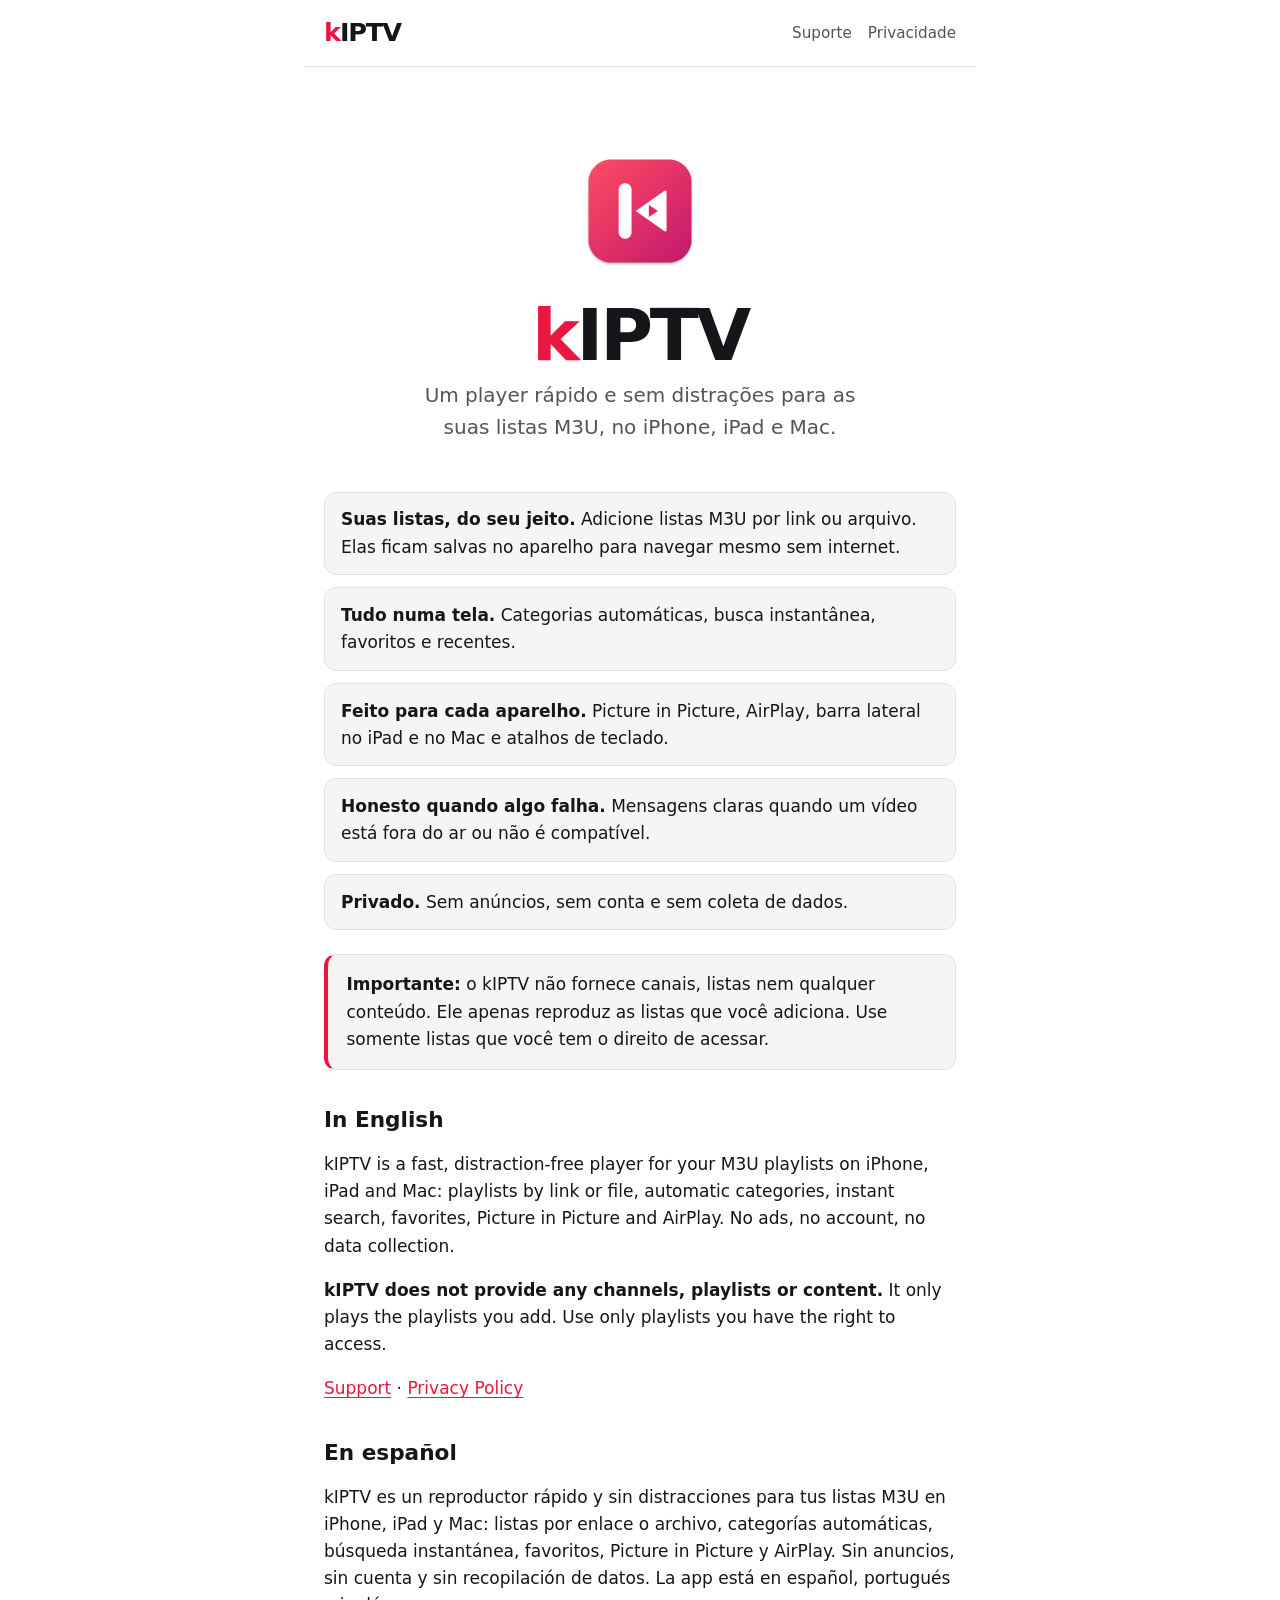
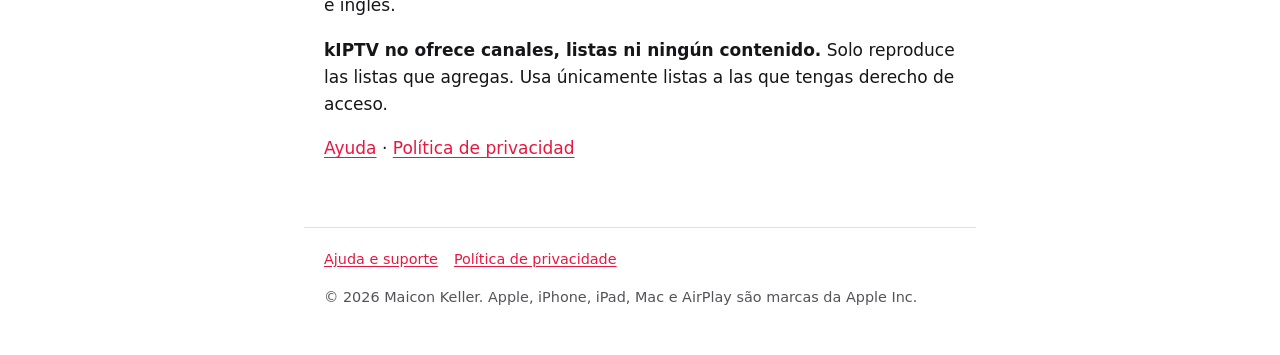
==== index.html @ 8d4d9c8b "feat: site do kIPTV (pt-BR, en, es) — privacidade e suporte Co-Authored-By: Claude Opus 5.5 <noreply" ====
<!doctype html>
<html lang="pt-BR">
<head>
  <meta charset="utf-8">
  <meta name="viewport" content="width=device-width, initial-scale=1">
  <title>kIPTV — player de listas M3U para iPhone, iPad e Mac</title>
  <meta name="description" content="kIPTV é um player rápido e sem distrações para as suas listas M3U, no iPhone, iPad e Mac. O app não fornece canais nem conteúdo.">
  <meta name="color-scheme" content="light dark">
  <link rel="stylesheet" href="style.css">
  <link rel="icon" type="image/png" href="assets/favicon-64.png">
  <link rel="apple-touch-icon" href="assets/apple-touch-icon.png">
</head>
<body>
  <a class="skip" href="#conteudo">Pular para o conteúdo</a>
  <header class="site">
    <a class="wordmark" href="./" aria-label="kIPTV, início"><span class="k">k</span>IPTV</a>
    <nav aria-label="Principal">
      <a href="support.html">Suporte</a>
      <a href="privacy.html">Privacidade</a>
    </nav>
  </header>

  <main id="conteudo">
    <section class="hero">
      <img src="assets/icon-256.png" alt="" width="128" height="128">
      <h1 class="wordmark"><span class="k">k</span>IPTV</h1>
      <p class="tagline">Um player rápido e sem distrações para as suas listas M3U, no iPhone, iPad e Mac.</p>
    </section>

    <ul class="features">
      <li><strong>Suas listas, do seu jeito.</strong> Adicione listas M3U por link ou arquivo. Elas ficam salvas no aparelho para navegar mesmo sem internet.</li>
      <li><strong>Tudo numa tela.</strong> Categorias automáticas, busca instantânea, favoritos e recentes.</li>
      <li><strong>Feito para cada aparelho.</strong> Picture in Picture, AirPlay, barra lateral no iPad e no Mac e atalhos de teclado.</li>
      <li><strong>Honesto quando algo falha.</strong> Mensagens claras quando um vídeo está fora do ar ou não é compatível.</li>
      <li><strong>Privado.</strong> Sem anúncios, sem conta e sem coleta de dados.</li>
    </ul>

    <div class="notice" role="note">
      <p><strong>Importante:</strong> o kIPTV não fornece canais, listas nem qualquer conteúdo. Ele apenas reproduz as listas que você adiciona. Use somente listas que você tem o direito de acessar.</p>
    </div>

    <section lang="en" aria-labelledby="en-title">
      <h2 id="en-title">In English</h2>
      <p>kIPTV is a fast, distraction-free player for your M3U playlists on iPhone, iPad and Mac: playlists by link or file, automatic categories, instant search, favorites, Picture in Picture and AirPlay. No ads, no account, no data collection.</p>
      <p><strong>kIPTV does not provide any channels, playlists or content.</strong> It only plays the playlists you add. Use only playlists you have the right to access.</p>
      <p><a href="support.html#en">Support</a> · <a href="privacy.html#en">Privacy Policy</a></p>
    </section>

    <section lang="es" aria-labelledby="es-title">
      <h2 id="es-title">En español</h2>
      <p>kIPTV es un reproductor rápido y sin distracciones para tus listas M3U en iPhone, iPad y Mac: listas por enlace o archivo, categorías automáticas, búsqueda instantánea, favoritos, Picture in Picture y AirPlay. Sin anuncios, sin cuenta y sin recopilación de datos. La app está en español, portugués e inglés.</p>
      <p><strong>kIPTV no ofrece canales, listas ni ningún contenido.</strong> Solo reproduce las listas que agregas. Usa únicamente listas a las que tengas derecho de acceso.</p>
      <p><a href="support.html#es">Ayuda</a> · <a href="privacy.html#es">Política de privacidad</a></p>
    </section>
  </main>

  <footer class="site">
    <nav aria-label="Rodapé">
      <a href="support.html">Ajuda e suporte</a>
      <a href="privacy.html">Política de privacidade</a>
    </nav>
    <p>© 2026 Maicon Keller. Apple, iPhone, iPad, Mac e AirPlay são marcas da Apple Inc.</p>
  </footer>
</body>
</html>
---- style.css ----
/* kIPTV — site estático (GitHub Pages). Sem JS, sem requisições a terceiros.
   Cores da marca: SDD-10 §1. */

/* Sora é opcional e auto-hospedada (SIL OFL 1.1). Sem o arquivo, cai na fonte do sistema. */
@font-face {
  font-family: "Sora";
  src: url("fonts/Sora-ExtraBold.woff2") format("woff2");
  font-weight: 800;
  font-style: normal;
  font-display: swap;
}

:root {
  color-scheme: light dark;
  --bg: #ffffff;
  --bg-soft: #f6f5f3;
  --text: #16151a;
  --text-soft: #55525c;
  --border: #e4e1dc;
  --brand-k: #e8173f;      /* "k" do logotipo, AA em fundo claro */
  --accent: #e8173f;       /* links: #FF3B5C não passa AA como texto no claro */
  --wordmark: #16151a;
  --radius: 12px;
  --measure: 42rem;
}

@media (prefers-color-scheme: dark) {
  :root {
    --bg: #121116;
    --bg-soft: #1e1d24;
    --text: #f4f2ef;
    --text-soft: #b5b1ba;
    --border: #2e2c35;
    --brand-k: #ff5a75;
    --accent: #ff5a75;
    --wordmark: #f4f2ef;
  }
}

*, *::before, *::after { box-sizing: border-box; }

html { -webkit-text-size-adjust: 100%; }

body {
  margin: 0;
  background: var(--bg);
  color: var(--text);
  font: 1.0625rem/1.6 system-ui, -apple-system, BlinkMacSystemFont, "Segoe UI", Roboto, sans-serif;
}

a { color: var(--accent); text-underline-offset: 0.15em; }
a:hover { text-decoration-thickness: 2px; }
a:focus-visible { outline: 2px solid var(--accent); outline-offset: 2px; border-radius: 4px; }

.skip { position: absolute; left: -999px; }
.skip:focus { left: 1rem; top: 1rem; background: var(--bg); padding: 0.5rem 0.75rem; z-index: 10; }

header.site, main, footer.site {
  max-width: var(--measure);
  margin: 0 auto;
  padding: 0 1.25rem;
}

header.site {
  display: flex;
  align-items: center;
  justify-content: space-between;
  gap: 1rem;
  padding-top: 1.25rem;
  padding-bottom: 1.25rem;
  border-bottom: 1px solid var(--border);
}

header.site nav { display: flex; gap: 1rem; flex-wrap: wrap; font-size: 0.95rem; }
header.site nav a { color: var(--text-soft); text-decoration: none; }
header.site nav a:hover, header.site nav a[aria-current="page"] { color: var(--text); text-decoration: underline; }

/* Logotipo em texto: kIPTV, "k" coral (SDD-10 §1). */
.wordmark {
  font-family: "Sora", system-ui, -apple-system, sans-serif;
  font-weight: 800;
  letter-spacing: -0.045em;
  color: var(--wordmark);
  text-decoration: none;
  line-height: 1;
}
.wordmark .k { color: var(--brand-k); }
header.site .wordmark { font-size: 1.6rem; }

.hero { text-align: center; padding: 3.5rem 0 2rem; }
.hero img { width: 128px; height: 128px; }
.hero .wordmark { display: block; font-size: clamp(3rem, 12vw, 4.5rem); margin: 1rem 0 0.5rem; }
.hero .tagline { font-size: 1.25rem; color: var(--text-soft); margin: 0 auto; max-width: 30rem; }

main { padding-top: 1.5rem; padding-bottom: 3rem; }

h1 { font-size: 2rem; line-height: 1.2; margin: 1.5rem 0 0.5rem; letter-spacing: -0.01em; }
h2 { font-size: 1.35rem; line-height: 1.3; margin: 2.25rem 0 0.5rem; }
h3 { font-size: 1.1rem; margin: 1.5rem 0 0.25rem; }

.meta { color: var(--text-soft); font-size: 0.95rem; }

.features { list-style: none; padding: 0; display: grid; gap: 0.75rem; }
.features li { background: var(--bg-soft); border: 1px solid var(--border); border-radius: var(--radius); padding: 0.85rem 1rem; }

.notice {
  background: var(--bg-soft);
  border: 1px solid var(--border);
  border-left: 4px solid var(--brand-k);
  border-radius: var(--radius);
  padding: 1rem 1.15rem;
  margin: 1.5rem 0;
}
.notice p { margin: 0; }

.lang-switch { display: flex; gap: 0.75rem; font-size: 0.95rem; margin: 0.5rem 0 1rem; }

section.lang + section.lang { margin-top: 3rem; padding-top: 2rem; border-top: 1px solid var(--border); }

dl.errors dt { font-weight: 600; margin-top: 1rem; }
dl.errors dd { margin: 0.25rem 0 0 0; color: var(--text-soft); }

code, kbd {
  font-family: ui-monospace, SFMono-Regular, Menlo, monospace;
  font-size: 0.9em;
  background: var(--bg-soft);
  border: 1px solid var(--border);
  border-radius: 6px;
  padding: 0.05em 0.35em;
}

footer.site {
  border-top: 1px solid var(--border);
  padding-top: 1.25rem;
  padding-bottom: 2rem;
  color: var(--text-soft);
  font-size: 0.9rem;
}
footer.site nav { display: flex; gap: 1rem; flex-wrap: wrap; margin-bottom: 0.5rem; }

@media (prefers-reduced-motion: no-preference) {
  html { scroll-behavior: smooth; }
}
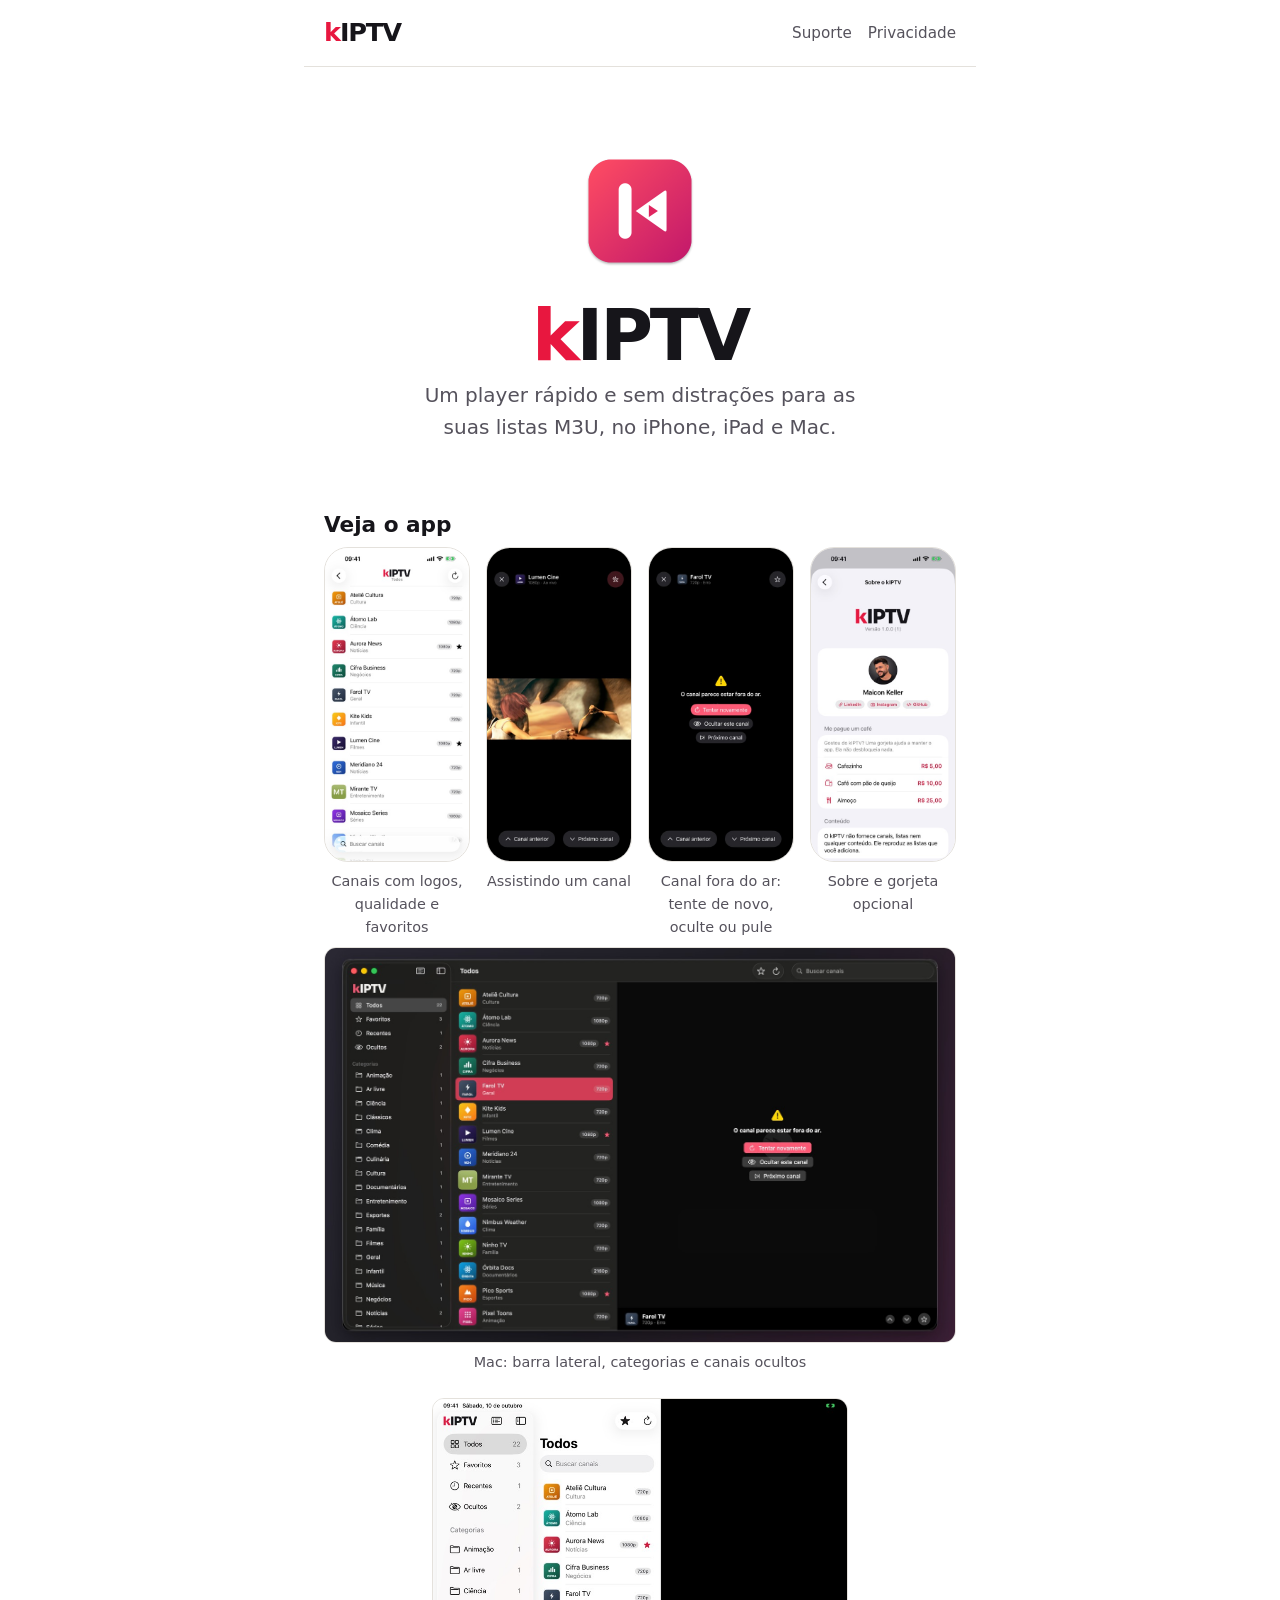
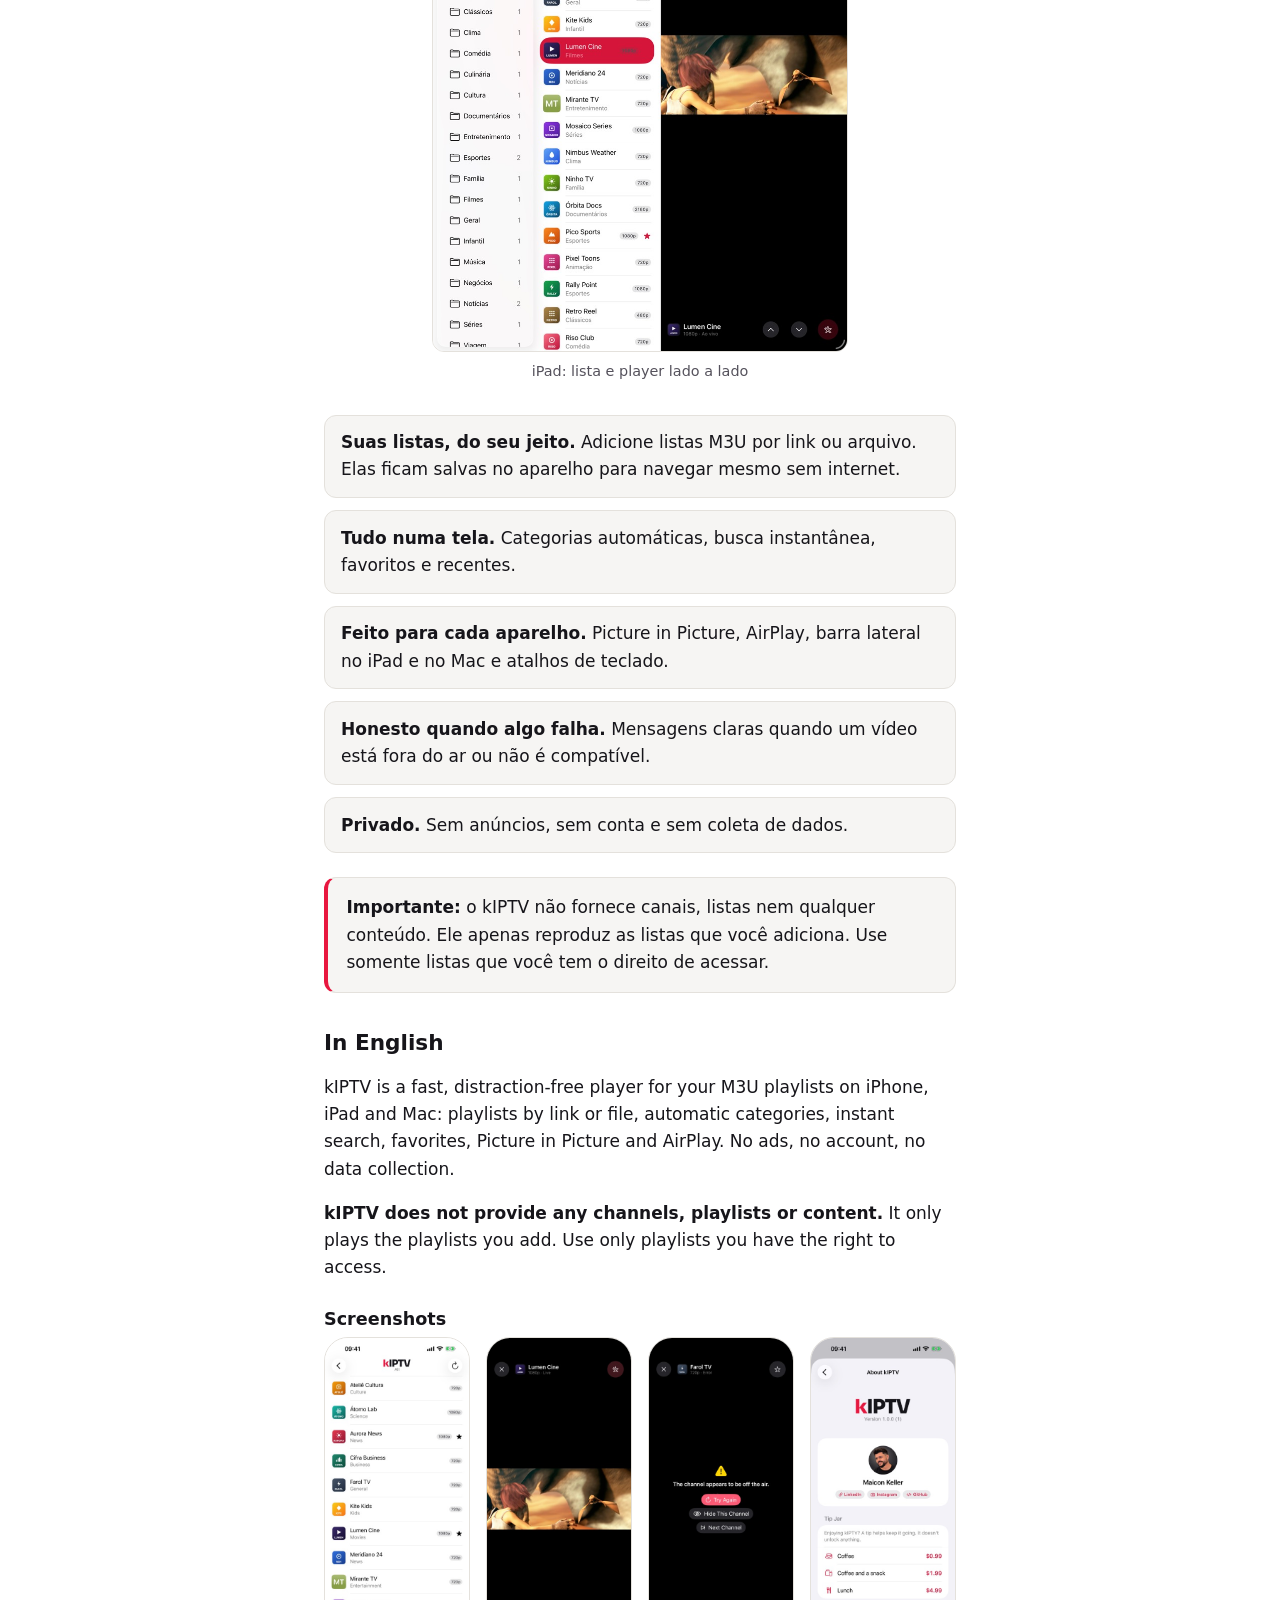
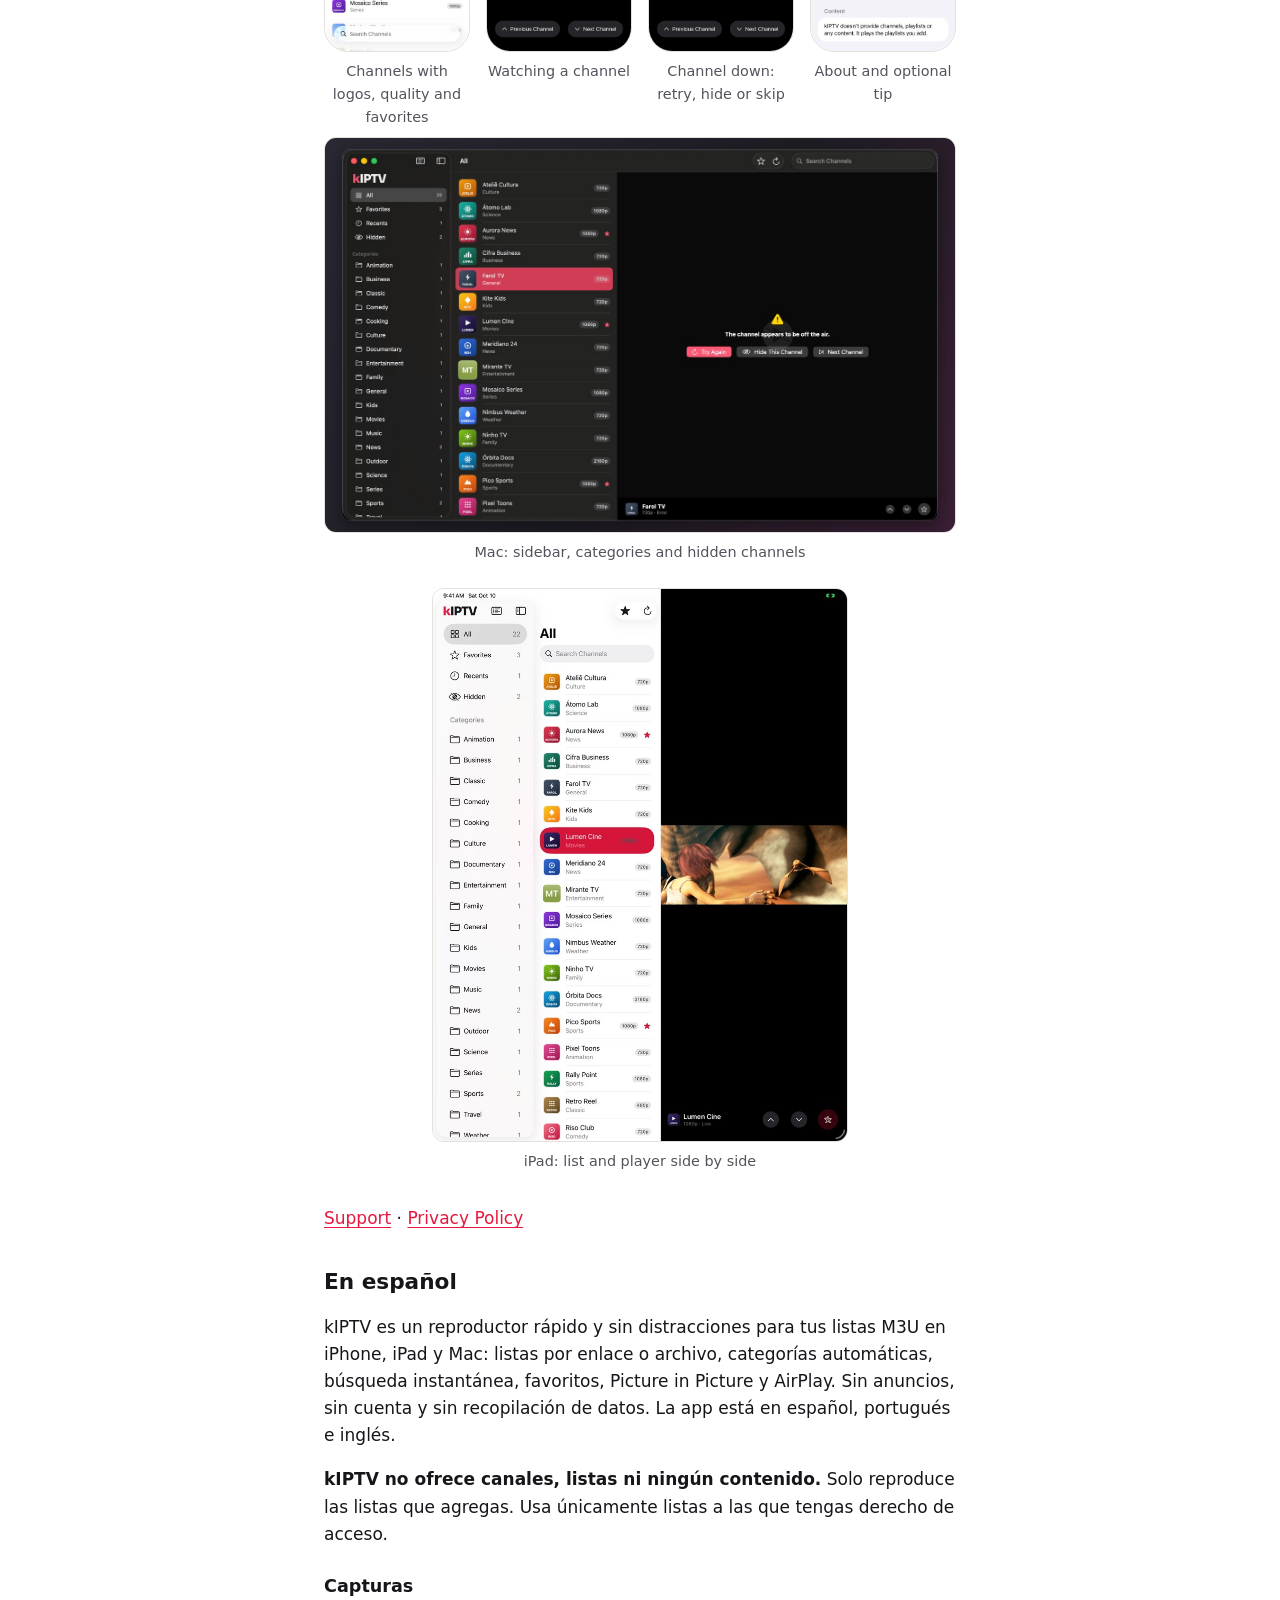
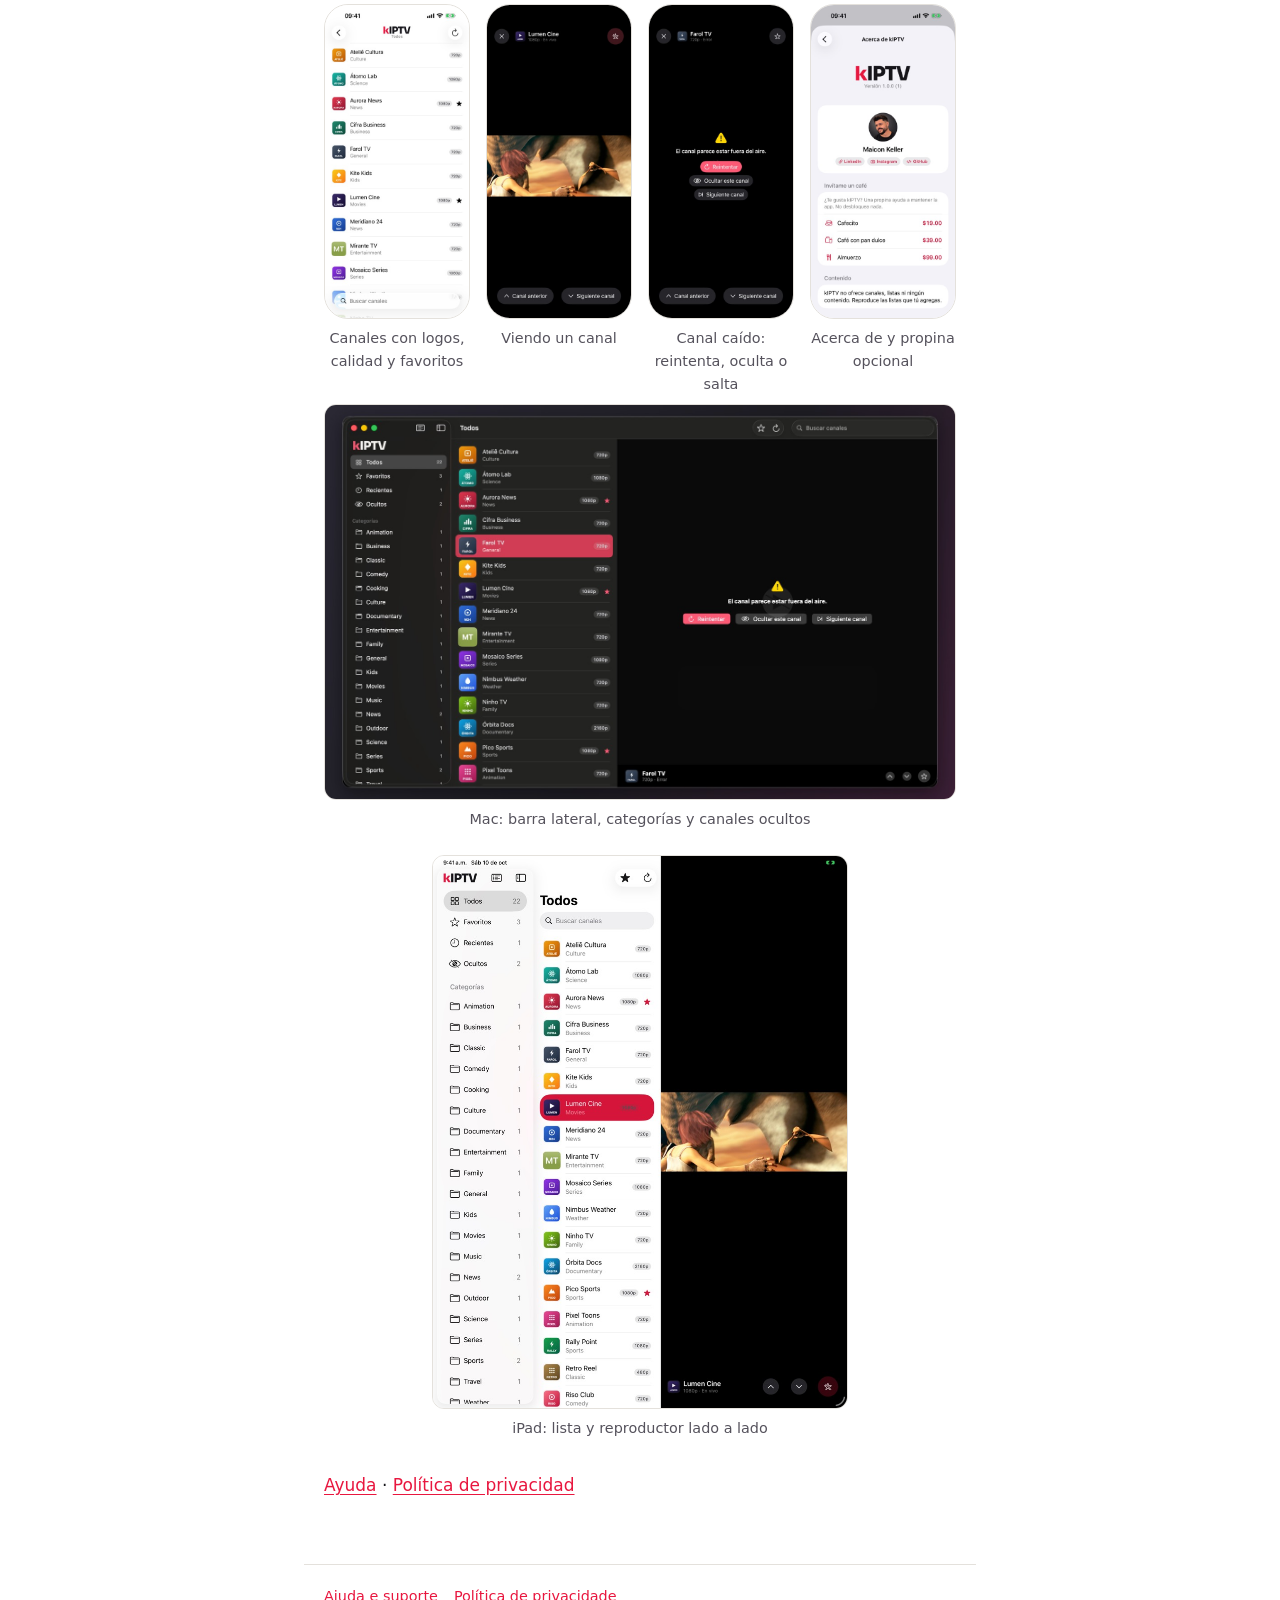
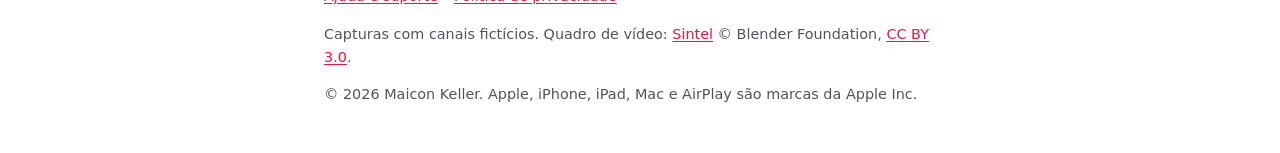
==== commit 3b178b99: "feat: galeria de capturas do app (pt-BR, en, es) + crédito do Sintel Co-Authored-By: Claude Opus 5.5" ====
--- a/index.html
+++ b/index.html
@@ -27,6 +27,19 @@
       <p class="tagline">Um player rápido e sem distrações para as suas listas M3U, no iPhone, iPad e Mac.</p>
     </section>
 
+    <section class="gallery" aria-labelledby="pt-shots">
+      <h2 id="pt-shots">Veja o app</h2>
+      <ul class="phones" aria-label="iPhone">
+        <li><figure><img src="assets/shots/iphone-01-canais-pt-br.jpg" alt="Canais com logos, qualidade e favoritos" width="405" height="880" loading="lazy" decoding="async"><figcaption>Canais com logos, qualidade e favoritos</figcaption></figure></li>
+        <li><figure><img src="assets/shots/iphone-02-player-pt-br.jpg" alt="Assistindo um canal" width="405" height="880" loading="lazy" decoding="async"><figcaption>Assistindo um canal</figcaption></figure></li>
+        <li><figure><img src="assets/shots/iphone-04-canal-com-falha-pt-br.jpg" alt="Canal fora do ar: tente de novo, oculte ou pule" width="405" height="880" loading="lazy" decoding="async"><figcaption>Canal fora do ar: tente de novo, oculte ou pule</figcaption></figure></li>
+        <li><figure><img src="assets/shots/iphone-05-sobre-pt-br.jpg" alt="Sobre e gorjeta opcional" width="405" height="880" loading="lazy" decoding="async"><figcaption>Sobre e gorjeta opcional</figcaption></figure></li>
+      </ul>
+      <p class="swipe-hint" aria-hidden="true">Deslize para ver mais →</p>
+      <figure class="wide"><img src="assets/shots/mac-04-canal-com-falha-pt-br.jpg" alt="Mac: barra lateral, categorias e canais ocultos" width="1400" height="875" loading="lazy" decoding="async"><figcaption>Mac: barra lateral, categorias e canais ocultos</figcaption></figure>
+      <figure class="tablet"><img src="assets/shots/ipad-02-player-pt-br.jpg" alt="iPad: lista e player lado a lado" width="825" height="1100" loading="lazy" decoding="async"><figcaption>iPad: lista e player lado a lado</figcaption></figure>
+    </section>
+
     <ul class="features">
       <li><strong>Suas listas, do seu jeito.</strong> Adicione listas M3U por link ou arquivo. Elas ficam salvas no aparelho para navegar mesmo sem internet.</li>
       <li><strong>Tudo numa tela.</strong> Categorias automáticas, busca instantânea, favoritos e recentes.</li>
@@ -43,6 +56,18 @@
       <h2 id="en-title">In English</h2>
       <p>kIPTV is a fast, distraction-free player for your M3U playlists on iPhone, iPad and Mac: playlists by link or file, automatic categories, instant search, favorites, Picture in Picture and AirPlay. No ads, no account, no data collection.</p>
       <p><strong>kIPTV does not provide any channels, playlists or content.</strong> It only plays the playlists you add. Use only playlists you have the right to access.</p>
+      <section class="gallery" aria-labelledby="en-shots">
+        <h3 id="en-shots">Screenshots</h3>
+        <ul class="phones" aria-label="iPhone">
+          <li><figure><img src="assets/shots/iphone-01-canais-en.jpg" alt="Channels with logos, quality and favorites" width="405" height="880" loading="lazy" decoding="async"><figcaption>Channels with logos, quality and favorites</figcaption></figure></li>
+          <li><figure><img src="assets/shots/iphone-02-player-en.jpg" alt="Watching a channel" width="405" height="880" loading="lazy" decoding="async"><figcaption>Watching a channel</figcaption></figure></li>
+          <li><figure><img src="assets/shots/iphone-04-canal-com-falha-en.jpg" alt="Channel down: retry, hide or skip" width="405" height="880" loading="lazy" decoding="async"><figcaption>Channel down: retry, hide or skip</figcaption></figure></li>
+          <li><figure><img src="assets/shots/iphone-05-sobre-en.jpg" alt="About and optional tip" width="405" height="880" loading="lazy" decoding="async"><figcaption>About and optional tip</figcaption></figure></li>
+        </ul>
+        <p class="swipe-hint" aria-hidden="true">Swipe to see more →</p>
+        <figure class="wide"><img src="assets/shots/mac-04-canal-com-falha-en.jpg" alt="Mac: sidebar, categories and hidden channels" width="1400" height="875" loading="lazy" decoding="async"><figcaption>Mac: sidebar, categories and hidden channels</figcaption></figure>
+        <figure class="tablet"><img src="assets/shots/ipad-02-player-en.jpg" alt="iPad: list and player side by side" width="825" height="1100" loading="lazy" decoding="async"><figcaption>iPad: list and player side by side</figcaption></figure>
+      </section>
       <p><a href="support.html#en">Support</a> · <a href="privacy.html#en">Privacy Policy</a></p>
     </section>
 
@@ -50,6 +75,18 @@
       <h2 id="es-title">En español</h2>
       <p>kIPTV es un reproductor rápido y sin distracciones para tus listas M3U en iPhone, iPad y Mac: listas por enlace o archivo, categorías automáticas, búsqueda instantánea, favoritos, Picture in Picture y AirPlay. Sin anuncios, sin cuenta y sin recopilación de datos. La app está en español, portugués e inglés.</p>
       <p><strong>kIPTV no ofrece canales, listas ni ningún contenido.</strong> Solo reproduce las listas que agregas. Usa únicamente listas a las que tengas derecho de acceso.</p>
+      <section class="gallery" aria-labelledby="es-shots">
+        <h3 id="es-shots">Capturas</h3>
+        <ul class="phones" aria-label="iPhone">
+          <li><figure><img src="assets/shots/iphone-01-canais-es.jpg" alt="Canales con logos, calidad y favoritos" width="405" height="880" loading="lazy" decoding="async"><figcaption>Canales con logos, calidad y favoritos</figcaption></figure></li>
+          <li><figure><img src="assets/shots/iphone-02-player-es.jpg" alt="Viendo un canal" width="405" height="880" loading="lazy" decoding="async"><figcaption>Viendo un canal</figcaption></figure></li>
+          <li><figure><img src="assets/shots/iphone-04-canal-com-falha-es.jpg" alt="Canal caído: reintenta, oculta o salta" width="405" height="880" loading="lazy" decoding="async"><figcaption>Canal caído: reintenta, oculta o salta</figcaption></figure></li>
+          <li><figure><img src="assets/shots/iphone-05-sobre-es.jpg" alt="Acerca de y propina opcional" width="405" height="880" loading="lazy" decoding="async"><figcaption>Acerca de y propina opcional</figcaption></figure></li>
+        </ul>
+        <p class="swipe-hint" aria-hidden="true">Desliza para ver más →</p>
+        <figure class="wide"><img src="assets/shots/mac-04-canal-com-falha-es.jpg" alt="Mac: barra lateral, categorías y canales ocultos" width="1400" height="875" loading="lazy" decoding="async"><figcaption>Mac: barra lateral, categorías y canales ocultos</figcaption></figure>
+        <figure class="tablet"><img src="assets/shots/ipad-02-player-es.jpg" alt="iPad: lista y reproductor lado a lado" width="825" height="1100" loading="lazy" decoding="async"><figcaption>iPad: lista y reproductor lado a lado</figcaption></figure>
+      </section>
       <p><a href="support.html#es">Ayuda</a> · <a href="privacy.html#es">Política de privacidad</a></p>
     </section>
   </main>
@@ -59,6 +96,7 @@
       <a href="support.html">Ajuda e suporte</a>
       <a href="privacy.html">Política de privacidade</a>
     </nav>
+    <p>Capturas com canais fictícios. Quadro de vídeo: <a href="https://durian.blender.org/">Sintel</a> © Blender Foundation, <a href="https://creativecommons.org/licenses/by/3.0/">CC BY 3.0</a>.</p>
     <p>© 2026 Maicon Keller. Apple, iPhone, iPad, Mac e AirPlay são marcas da Apple Inc.</p>
   </footer>
 </body>
--- a/style.css
+++ b/style.css
@@ -141,3 +141,23 @@
 @media (prefers-reduced-motion: no-preference) {
   html { scroll-behavior: smooth; }
 }
+
+/* Galeria de capturas */
+.gallery { margin: 1rem 0 2rem; }
+.gallery figure { margin: 0; }
+.gallery figcaption { font-size: 0.9rem; color: var(--text-soft); margin-top: 0.5rem; text-align: center; }
+.gallery img { display: block; width: 100%; height: auto; border-radius: var(--radius); border: 1px solid var(--border); background: var(--bg-soft); }
+.gallery .phones {
+  list-style: none; padding: 0 0 0.5rem; margin: 0;
+  display: grid; grid-auto-flow: column; grid-auto-columns: minmax(10rem, 42%);
+  gap: 1rem; overflow-x: auto; scroll-snap-type: x mandatory; overscroll-behavior-x: contain;
+}
+.gallery .phones li { scroll-snap-align: start; }
+.gallery .phones img { border-radius: 1.5rem; }
+.gallery .swipe-hint { font-size: 0.85rem; color: var(--text-soft); margin: 0.25rem 0 1.5rem; }
+.gallery .wide { margin-bottom: 1.5rem; }
+.gallery .tablet { max-width: 26rem; margin: 0 auto; }
+@media (min-width: 40rem) {
+  .gallery .phones { grid-auto-columns: 1fr; overflow-x: visible; }
+  .gallery .swipe-hint { display: none; }
+}
